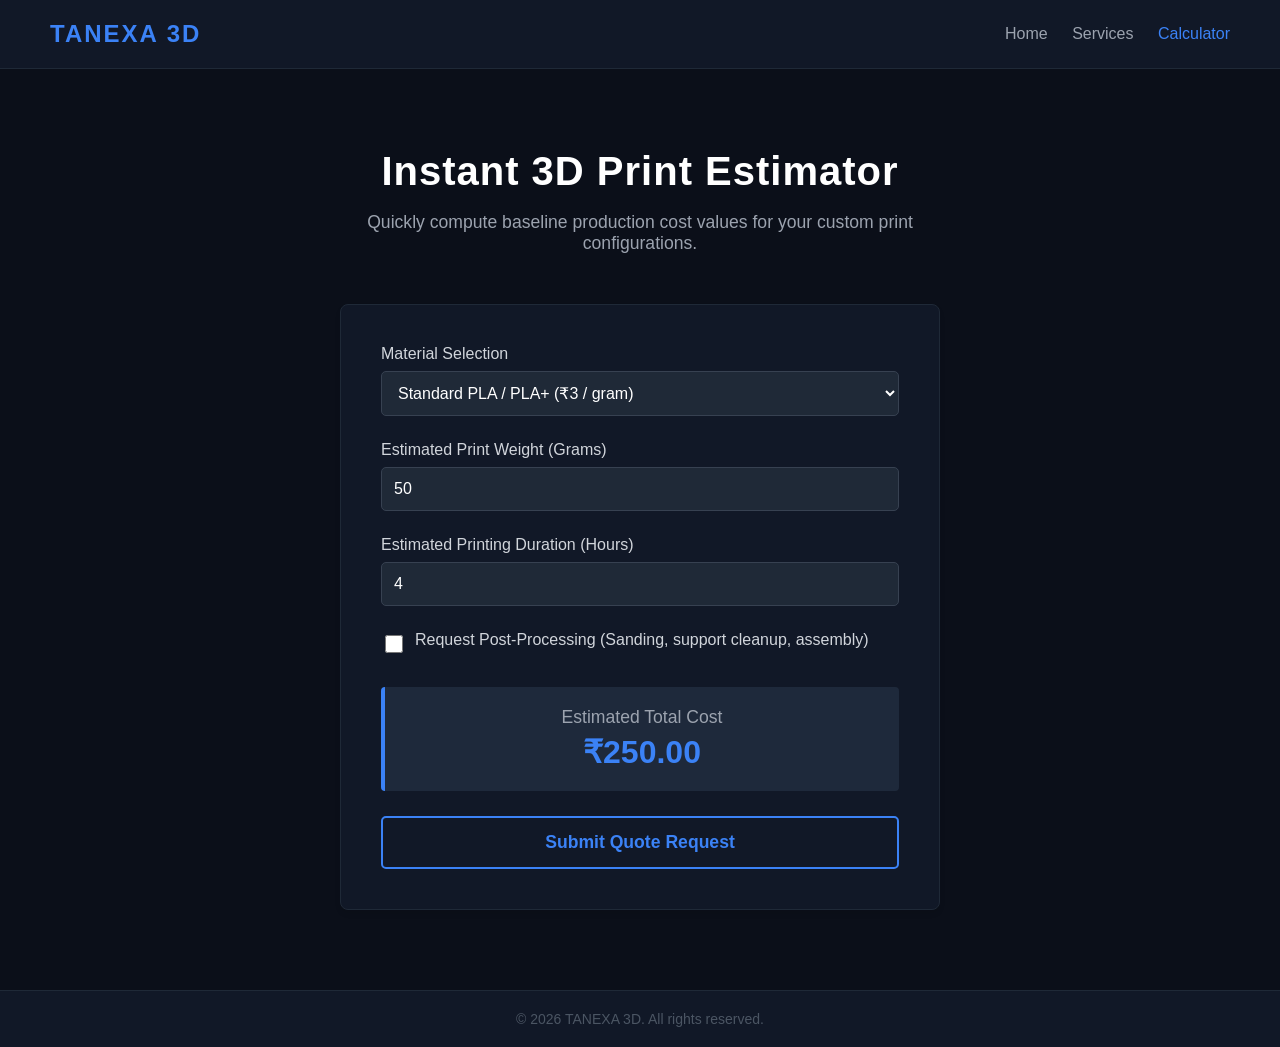
==== calculator.html @ 3955ac59 "Add calculator & services pages; portfolio UI Introduce new calculator.html (interactive 3D print co" ====
<!DOCTYPE html>
<html lang="en">
<head>
    <meta charset="UTF-8">
    <meta name="viewport" content="width=device-width, initial-scale=1.0">
    <title>3D Print Calculator | TANEXA 3D</title>
    <!-- Linking to your global dark-tech styles file -->
    <link rel="stylesheet" href="style.css">
    <style>
        /* Specialized layout settings unique to the Calculator tool elements */
        .container {
            max-width: 600px;
            margin: 0 auto;
            padding: 80px 20px;
        }

        h1 {
            text-align: center;
            font-size: 2.5rem;
            margin-top: 0;
            margin-bottom: 10px;
            letter-spacing: 1px;
        }

        .calc-card {
            background-color: #111827;
            border: 1px solid #1f2937;
            border-radius: 8px;
            padding: 40px;
            box-shadow: 0 4px 6px -1px rgba(0, 0, 0, 0.1);
            margin-top: 40px;
        }

        .form-group {
            margin-bottom: 25px;
        }

        .form-group label {
            display: block;
            margin-bottom: 8px;
            color: #d1d5db;
            font-weight: 500;
        }

        .form-group input[type="number"],
        .form-group select {
            width: 100%;
            padding: 12px;
            background-color: #1f2937;
            border: 1px solid #374151;
            border-radius: 5px;
            color: #ffffff;
            font-size: 1rem;
            box-sizing: border-box;
            outline: none;
        }

        .form-group input:focus,
        .form-group select:focus {
            border-color: #3b82f6;
        }

        .checkbox-group {
            display: flex;
            align-items: center;
            cursor: pointer;
        }

        .checkbox-group input {
            margin-right: 12px;
            width: 18px;
            height: 18px;
            accent-color: #3b82f6;
        }

        .result-box {
            background-color: #1e293b;
            border-left: 4px solid #3b82f6;
            padding: 20px;
            border-radius: 4px;
            margin-top: 30px;
            text-align: center;
        }

        .result-box span {
            font-size: 1.1rem;
            color: #9ca3af;
            display: block;
            margin-bottom: 5px;
        }

        .price-display {
            font-size: 2rem;
            font-weight: bold;
            color: #3b82f6;
        }

        .order-btn {
            display: block;
            width: 100%;
            background-color: transparent;
            border: 2px solid #3b82f6;
            color: #3b82f6;
            padding: 14px;
            text-align: center;
            font-size: 1.1rem;
            font-weight: bold;
            border-radius: 5px;
            margin-top: 25px;
            cursor: pointer;
            transition: all 0.3s;
        }

        .order-btn:hover {
            background-color: #3b82f6;
            color: #ffffff;
        }
    </style>
</head>
<body>

    <header>
        <div class="logo">TANEXA 3D</div>
        <nav>
            <a href="index.html">Home</a>
            <a href="services.html">Services</a>
            <a href="calculator.html" class="active">Calculator</a>
        </nav>
    </header>

    <div class="container">
        <h1>Instant 3D Print Estimator</h1>
        <p class="section-subtitle">Quickly compute baseline production cost values for your custom print configurations.</p>
        
        <div class="calc-card">
            <!-- Material Selection Dropdown -->
            <div class="form-group">
                <label for="material">Material Selection</label>
                <select id="material" onchange="calculatePrice()">
                    <option value="3">Standard PLA / PLA+ (₹3 / gram)</option>
                    <option value="5">Durable PETG (₹5 / gram)</option>
                    <option value="7">Flexible TPU (₹7 / gram)</option>
                    <option value="8">High-Strength Nylon / ABS (₹8 / gram)</option>
                </select>
            </div>

            <!-- Print Weight Value Field -->
            <div class="form-group">
                <label for="weight">Estimated Print Weight (Grams)</label>
                <input type="number" id="weight" value="50" min="1" oninput="calculatePrice()">
            </div>

            <!-- Runtime Machine Hour Duration Field -->
            <div class="form-group">
                <label for="time">Estimated Printing Duration (Hours)</label>
                <input type="number" id="time" value="4" min="1" oninput="calculatePrice()">
            </div>

            <!-- Post Processing Toggle Checkbox -->
            <div class="form-group checkbox-group">
                <input type="checkbox" id="processing" onchange="calculatePrice()">
                <label for="processing">Request Post-Processing (Sanding, support cleanup, assembly)</label>
            </div>

            <!-- Dynamic Estimated Total Output Container Box -->
            <div class="result-box">
                <span>Estimated Total Cost</span>
                <div class="price-display" id="totalPrice">₹250.00</div>
            </div>

            <button class="order-btn" onclick="alert('Quote submitted! We will reach out to you shortly.')">Submit Quote Request</button>
        </div>
    </div>

    <footer>
        &copy; 2026 TANEXA 3D. All rights reserved.
    </footer>

    <!-- Dynamic JavaScript Cost Formula Processing Script Engine -->
    <script>
        function calculatePrice() {
            // Retrieve layout parameters from client input choices
            const materialCostPerGram = parseFloat(document.getElementById('material').value);
            const weightGrams = parseFloat(document.getElementById('weight').value) || 0;
            const printHours = parseFloat(document.getElementById('time').value) || 0;
            const needsProcessing = document.getElementById('processing').checked;

            // Business Operational Pricing Rate Variables
            const machineRatePerHour = 25; // ₹25 hourly overhead for operating utility/machine wear
            const flatProcessingFee = 150; // ₹150 baseline finishing labor cost
            
            // Calculate base material and structural machine operation factors
            let materialCost = weightGrams * materialCostPerGram;
            let machineCost = printHours * machineRatePerHour;
            
            let totalCost = materialCost + machineCost;
            
            // Inject post processing labor adder if toggled true
            if (needsProcessing) {
                totalCost += flatProcessingFee;
            }

            // Enforce low-margin protective ordering minimum floor standard
            if(totalCost > 0 && totalCost < 100) {
                totalCost = 100;
            }

            // Print computed output result smoothly back to view element
            document.getElementById('totalPrice').innerText = '₹' + totalCost.toFixed(2);
        }
        
        // Execute dynamic parser function once upon file instantiation hook execution
        window.onload = calculatePrice;
    </script>
</body>
</html>
---- style.css ----
/* Modern Dark Tech Theme Base Configurations */
body {
    margin: 0;
    font-family: 'Segoe UI', Tahoma, Geneva, Verdana, sans-serif;
    background-color: #0b0f19;
    color: #ffffff;
    display: flex;
    flex-direction: column;
    min-height: 100vh;
}

/* Navigation Layout styling */
header {
    display: flex;
    justify-content: space-between;
    align-items: center;
    padding: 20px 50px;
    background-color: #111827;
    border-bottom: 1px solid #1f2937;
}

.logo {
    font-size: 24px;
    font-weight: bold;
    letter-spacing: 2px;
    color: #3b82f6; /* Electric Blue Accent */
}

nav a {
    color: #9ca3af;
    text-decoration: none;
    margin-left: 20px;
    transition: color 0.3s;
}

nav a:hover, nav a.active {
    color: #3b82f6;
}

/* Hero Context Wrapper Section */
.hero {
    background-color: #0f172a;
    padding: 100px 20px;
    text-align: center;
    border-bottom: 1px solid #1f2937;
}

.hero h1 {
    font-size: 3.5rem;
    margin-top: 0;
    margin-bottom: 10px;
    letter-spacing: 1px;
}

.hero p {
    font-size: 1.25rem;
    color: #9ca3af;
    max-width: 600px;
    margin: 0 auto 30px auto;
}

.cta-group {
    display: flex;
    gap: 15px;
    justify-content: center;
}

/* Action Buttons styling */
.cta-btn {
    padding: 12px 30px;
    font-size: 1rem;
    font-weight: 600;
    text-decoration: none;
    border-radius: 5px;
    transition: all 0.3s;
}

.cta-btn.primary {
    background-color: #3b82f6;
    color: white;
}

.cta-btn.primary:hover {
    background-color: #2563eb;
}

.cta-btn.secondary {
    background-color: transparent;
    color: #3b82f6;
    border: 2px solid #3b82f6;
}

.cta-btn.secondary:hover {
    background-color: #3b82f6;
    color: white;
}

/* NEW: Portfolio Elements Architecture Rules */
.portfolio {
    max-width: 1200px;
    margin: 0 auto;
    padding: 80px 20px;
}

.portfolio h2 {
    font-size: 2.2rem;
    text-align: center;
    margin-top: 0;
    margin-bottom: 10px;
}

.section-subtitle {
    text-align: center;
    color: #9ca3af;
    margin-bottom: 50px;
    font-size: 1.1rem;
}

.portfolio-grid {
    display: grid;
    grid-template-columns: repeat(auto-fit, minmax(260px, 1fr));
    gap: 30px;
}

.portfolio-card {
    background-color: #111827;
    border: 1px solid #1f2937;
    border-radius: 8px;
    overflow: hidden;
    transition: transform 0.3s, border-color 0.3s;
}

.portfolio-card:hover {
    transform: translateY(-5px);
    border-color: #3b82f6;
}

/* Visual Container Placeholder Box */
.image-placeholder {
    height: 200px;
    background-color: #1e293b;
    display: flex;
    align-items: center;
    justify-content: center;
    color: #475569;
    font-weight: bold;
    font-size: 1.2rem;
    border-bottom: 1px solid #1f2937;
}

.card-info {
    padding: 20px;
}

.card-info h3 {
    margin-top: 0;
    margin-bottom: 10px;
    font-size: 1.3rem;
    color: #f3f4f6;
}

.card-info p {
    margin: 0;
    color: #9ca3af;
    font-size: 0.95rem;
    line-height: 1.5;
}

/* Footer Section layout architecture */
footer {
    text-align: center;
    padding: 20px;
    background-color: #111827;
    color: #4b5563;
    font-size: 0.875rem;
    border-top: 1px solid #1f2937;
    margin-top: auto;
}
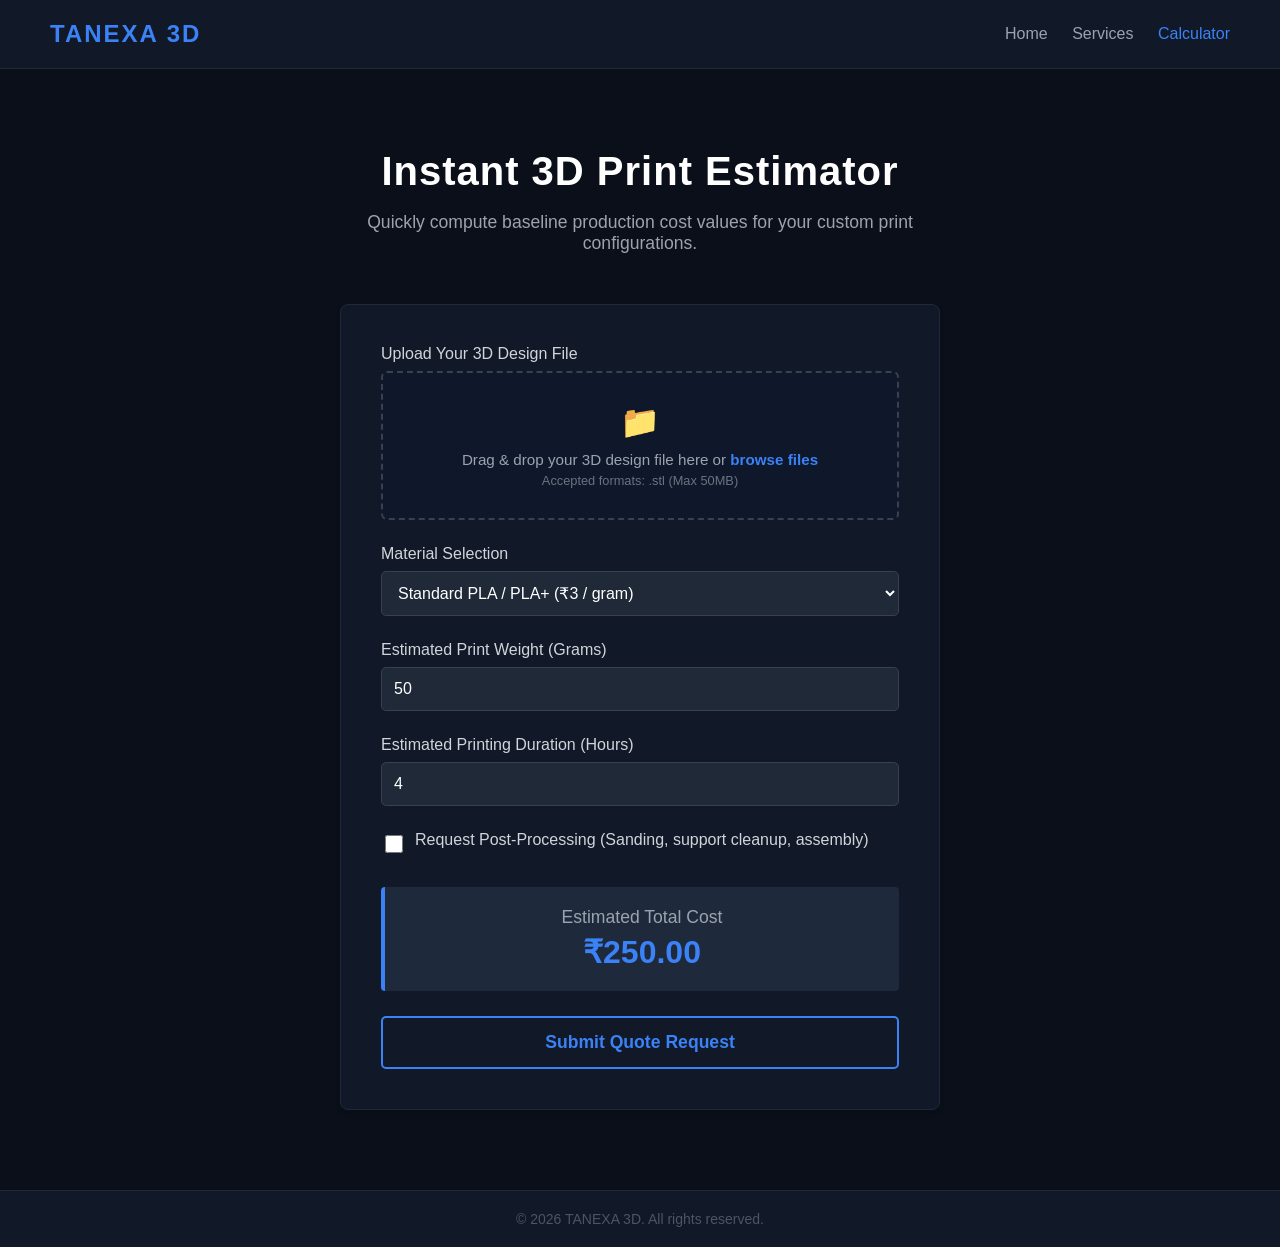
==== commit d8eb45e3: "Update calculator.html" ====
--- a/calculator.html
+++ b/calculator.html
@@ -60,6 +60,51 @@
             border-color: #3b82f6;
         }
 
+        /* Advanced Drag and Drop File Upload Area styling */
+        .file-upload-wrapper {
+            border: 2px dashed #374151;
+            border-radius: 6px;
+            padding: 30px;
+            text-align: center;
+            background-color: #0f172a;
+            cursor: pointer;
+            transition: all 0.3s ease;
+        }
+
+        .file-upload-wrapper:hover, .file-upload-wrapper.dragover {
+            border-color: #3b82f6;
+            background-color: #1e293b;
+        }
+
+        .file-upload-wrapper input[type="file"] {
+            display: none; /* Hide the native browser button */
+        }
+
+        .upload-icon {
+            font-size: 2rem;
+            color: #3b82f6;
+            margin-bottom: 10px;
+            display: block;
+        }
+
+        .file-upload-text {
+            color: #9ca3af;
+            font-size: 0.95rem;
+            margin: 0;
+        }
+
+        .file-upload-text strong {
+            color: #3b82f6;
+        }
+
+        .file-status {
+            margin-top: 10px;
+            font-size: 0.9rem;
+            color: #10b981; /* Emerald green for feedback */
+            font-weight: 600;
+            display: none;
+        }
+
         .checkbox-group {
             display: flex;
             align-items: center;
@@ -133,6 +178,18 @@
         <p class="section-subtitle">Quickly compute baseline production cost values for your custom print configurations.</p>
         
         <div class="calc-card">
+            <!-- STL Design File Upload Dropzone Slot -->
+            <div class="form-group">
+                <label>Upload Your 3D Design File</label>
+                <div class="file-upload-wrapper" id="dropzone" onclick="document.getElementById('stlFile').click()">
+                    <span class="upload-icon">📁</span>
+                    <p class="file-upload-text" id="uploadText">Drag & drop your 3D design file here or <strong>browse files</strong></p>
+                    <p class="file-upload-text" style="font-size: 0.8rem; margin-top: 5px; color: #6b7280;">Accepted formats: .stl (Max 50MB)</p>
+                    <input type="file" id="stlFile" accept=".stl" onchange="handleFileSelection(this)">
+                    <div class="file-status" id="fileStatus"></div>
+                </div>
+            </div>
+
             <!-- Material Selection Dropdown -->
             <div class="form-group">
                 <label for="material">Material Selection</label>
@@ -168,7 +225,7 @@
                 <div class="price-display" id="totalPrice">₹250.00</div>
             </div>
 
-            <button class="order-btn" onclick="alert('Quote submitted! We will reach out to you shortly.')">Submit Quote Request</button>
+            <button class="order-btn" onclick="submitQuote()">Submit Quote Request</button>
         </div>
     </div>
 
@@ -176,41 +233,84 @@
         &copy; 2026 TANEXA 3D. All rights reserved.
     </footer>
 
-    <!-- Dynamic JavaScript Cost Formula Processing Script Engine -->
+    <!-- Interactive Cost Engine and File Upload Logic -->
     <script>
+        // Displays chosen 3D model metadata names visually
+        function handleFileSelection(input) {
+            const statusDisplay = document.getElementById('fileStatus');
+            const mainText = document.getElementById('uploadText');
+            
+            if (input.files && input.files[0]) {
+                const fileName = input.files[0].name;
+                statusDisplay.innerText = `✓ Selected Model: ${fileName}`;
+                statusDisplay.style.display = 'block';
+                mainText.style.color = '#4b5563';
+            } else {
+                statusDisplay.style.display = 'none';
+                mainText.style.color = '#9ca3af';
+            }
+        }
+
+        // Drag and drop event listeners
+        const dropzone = document.getElementById('dropzone');
+        
+        ['dragenter', 'dragover'].forEach(eventName => {
+            dropzone.addEventListener(eventName, (e) => {
+                e.preventDefault();
+                dropzone.classList.add('dragover');
+            }, false);
+        });
+
+        ['dragleave', 'drop'].forEach(eventName => {
+            dropzone.addEventListener(eventName, (e) => {
+                e.preventDefault();
+                dropzone.classList.remove('dragover');
+            }, false);
+        });
+
+        dropzone.addEventListener('drop', (e) => {
+            const dt = e.dataTransfer;
+            const files = dt.files;
+            const fileInput = document.getElementById('stlFile');
+            
+            if(files.length > 0 && files[0].name.toLowerCase().endsWith('.stl')) {
+                fileInput.files = files;
+                handleFileSelection(fileInput);
+            } else {
+                alert('Invalid file format. Please upload a valid .stl 3D design file.');
+            }
+        });
+
+        // Real-Time Pricing Cost Calculator Logic
         function calculatePrice() {
-            // Retrieve layout parameters from client input choices
             const materialCostPerGram = parseFloat(document.getElementById('material').value);
             const weightGrams = parseFloat(document.getElementById('weight').value) || 0;
             const printHours = parseFloat(document.getElementById('time').value) || 0;
             const needsProcessing = document.getElementById('processing').checked;
 
-            // Business Operational Pricing Rate Variables
-            const machineRatePerHour = 25; // ₹25 hourly overhead for operating utility/machine wear
-            const flatProcessingFee = 150; // ₹150 baseline finishing labor cost
+            const machineRatePerHour = 25; // ₹25 hourly running rate overhead
+            const flatProcessingFee = 150; // ₹150 flat post-processing labor adder
             
-            // Calculate base material and structural machine operation factors
             let materialCost = weightGrams * materialCostPerGram;
             let machineCost = printHours * machineRatePerHour;
-            
-            let totalCost = materialCost + machineCost;
-            
-            // Inject post processing labor adder if toggled true
-            if (needsProcessing) {
-                totalCost += flatProcessingFee;
-            }
-
-            // Enforce low-margin protective ordering minimum floor standard
-            if(totalCost > 0 && totalCost < 100) {
-                totalCost = 100;
-            }
-
-            // Print computed output result smoothly back to view element
-            document.getElementById('totalPrice').innerText = '₹' + totalCost.toFixed(2);
-        }
-        
-        // Execute dynamic parser function once upon file instantiation hook execution
-        window.onload = calculatePrice;
-    </script>
-</body>
-</html>
+let totalCost = materialCost + machineCost;
+if (needsProcessing) {
+totalCost += flatProcessingFee;
+}
+// Protective minimum order floor threshold
+if(totalCost > 0 && totalCost < 100) {
+totalCost = 100;
+}
+document.getElementById('totalPrice').innerText = '₹' + totalCost.toFixed(2);
+}
+// Submission Button Action validation
+function submitQuote() {
+const fileInput = document.getElementById('stlFile');
+if(!fileInput.files || fileInput.files.length === 0) {
+alert('Please upload a .stl 3D design file before submitting.');
+return;
+}
+alert('Quote submitted successfully with your 3D design file! We will review your model and contact you shortly.');
+}
+// Execute math layout check immediately upon page load
+window.onload = calculatePrice;
--- a/style.css
+++ b/style.css
@@ -8,6 +8,12 @@
     flex-direction: column;
     min-height: 100vh;
 }
+.services-grid {
+    display: grid;
+    grid-template-columns: repeat(auto-fit, minmax(300px, 1fr));
+    gap: 30px;
+}
+
 
 /* Navigation Layout styling */
 header {
